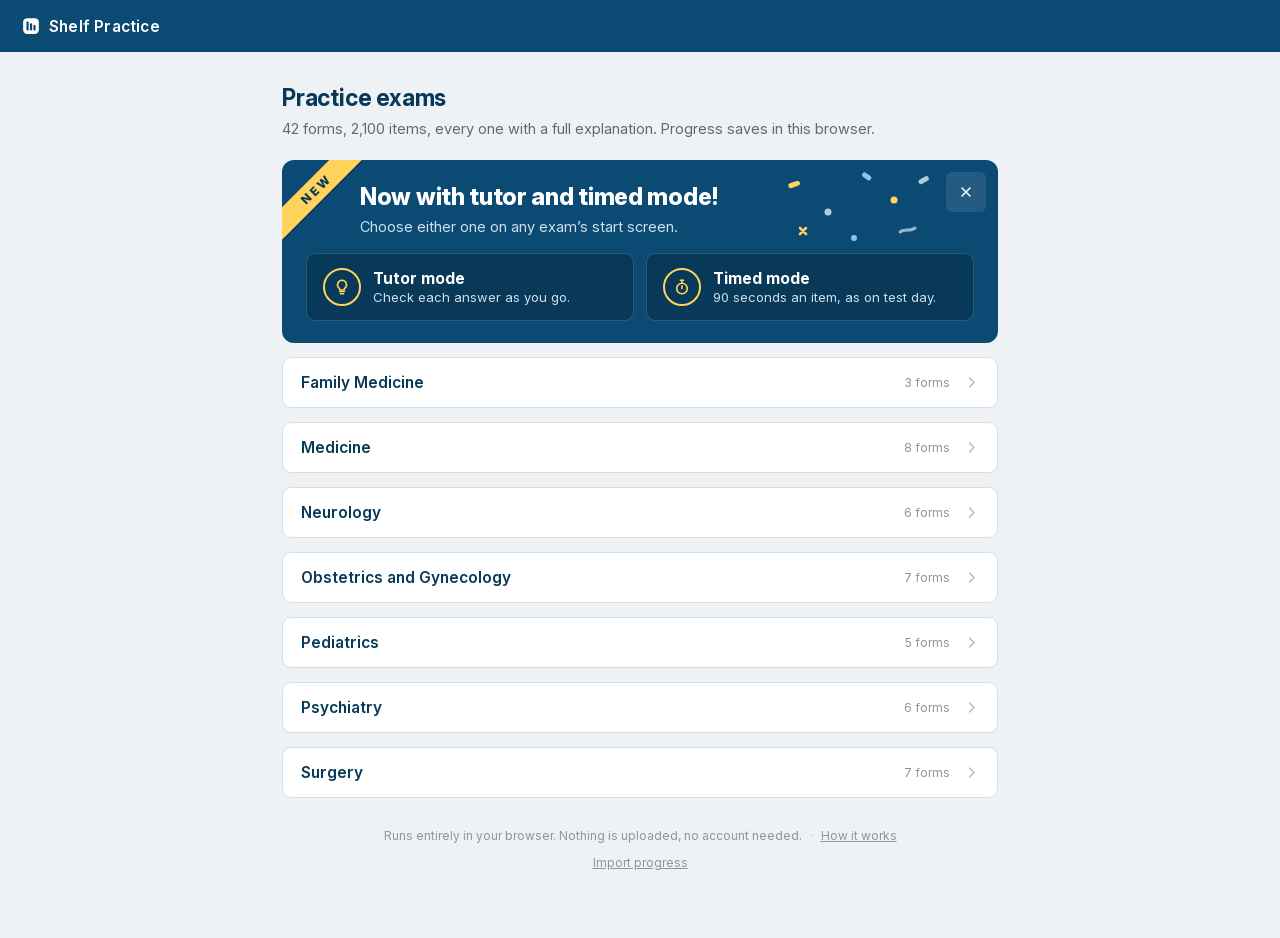
==== index.html @ 2501801a "Exam list notice: the navy card with a corner ribbon The what's-new notice is now the design picked " ====
<!DOCTYPE html>
<html lang="en">
<head>
<meta charset="UTF-8">
<meta name="viewport" content="width=device-width, initial-scale=1">
<!-- Passed between people who already know what this is, so it has no reason to
     be in anyone's search results. One line to delete if that ever changes. -->
<meta name="robots" content="noindex, nofollow">
<link rel="icon" href="data:image/svg+xml,%3Csvg xmlns='http://www.w3.org/2000/svg' viewBox='0 0 24 24'%3E%3Crect width='24' height='24' rx='6' fill='%230b4a73'/%3E%3Crect x='5.4' y='5.6' width='3.2' height='12.8' rx='1.3' fill='%23fff'/%3E%3Crect x='10.4' y='8.2' width='3.2' height='10.2' rx='1.3' fill='%23fff'/%3E%3Crect x='15.4' y='10.6' width='3.2' height='7.8' rx='1.3' fill='%23fff'/%3E%3C/svg%3E">
<title>Shelf Practice Exams</title>
<!-- the site font, asked for before the stylesheet that names it so the first
     paint is already in it rather than swapping a moment later -->
<link rel="preload" href="assets/fonts/InterVariable.woff2" as="font" type="font/woff2" crossorigin>
<link rel="stylesheet" href="assets/theme.css">
<link rel="stylesheet" href="assets/transfer.css">
<style>
  body{min-height:100vh;}

  /* The same navy chrome the exam page wears, so moving between the two does
     not feel like two different products. */
  header.topbar{
    background:var(--navy);
    height:52px;
    display:flex;align-items:center;
    padding:0 22px;
  }
  header.topbar :focus-visible{outline-color:#fff;}

  main{max-width:760px;margin:0 auto;padding:32px 22px 56px;}
  h1{margin:0 0 6px;font-size:var(--fs-xl);color:var(--navy-dark);letter-spacing:-.2px;}
  .lede{margin:0;color:var(--muted);font-size:var(--fs-base);line-height:1.55;}

  /* A flat list of every form made the page a scroll rather than a choice, so
     each subject is a panel that opens. The head is a row of the same family as
     the exam rows below it, and the panel is what carries the border. */
  .subject-block{
    background:#fff;
    border:1px solid var(--border);
    border-radius:var(--r-md);
    overflow:hidden;
    margin-top:14px;
  }
  .subject-h{margin:0;font-size:inherit;font-weight:inherit;}
  .subject-head{
    width:100%;
    display:flex;align-items:center;gap:14px;
    padding:15px 18px;
    font:inherit;text-align:left;color:inherit;
    background:none;border:0;cursor:pointer;
    transition:background .12s;
  }
  .subject-head:hover{background:var(--navy-tint);}
  .subject-name{
    flex:1 1 auto;min-width:0;
    overflow:hidden;text-overflow:ellipsis;white-space:nowrap;
    font-size:var(--fs-md);font-weight:600;color:var(--navy-dark);
  }
  .subject-meta{font-size:var(--fs-xs);color:var(--faint);white-space:nowrap;}
  .subject-chev{color:#b3c1cb;flex:none;transition:transform .15s, color .12s;}
  .subject-head:hover .subject-chev{color:var(--navy);}
  .subject-head[aria-expanded="true"] .subject-chev{
    transform:rotate(90deg);color:var(--navy);
  }
  .group{border-top:1px solid var(--divider);}
  a.row{
    display:flex;align-items:center;gap:16px;
    padding:15px 18px;
    text-decoration:none;color:inherit;
    transition:background .12s;
  }
  .row-wrap + .row-wrap{border-top:1px solid var(--divider);}

  /* An exam row is one link and, when there is progress, one Clear button,
     and a button cannot sit inside a link. So the link holds the name and its
     hit area is stretched over the whole row, and Clear sits above that, beside
     the status it would erase. Start, Resume and Review then always end the
     row at its right edge, under the subject chevrons, whether a row has a
     Clear or not. */
  .exam-row{
    position:relative;
    display:flex;align-items:center;gap:16px;
    padding:15px 18px;
    transition:background .12s;
  }
  .exam-row:hover{background:var(--navy-tint);}
  .exam-row .row-link{flex:1 1 auto;min-width:0;text-decoration:none;color:inherit;}
  .exam-row .row-link::after{content:"";position:absolute;inset:0;}
  .exam-row .row-link:focus-visible{outline:none;}
  .exam-row:has(.row-link:focus-visible){outline:2px solid var(--navy);outline-offset:-2px;}
  .exam-row:hover .row-go svg{color:var(--navy);transform:translateX(2px);}
  .exam-row .row-clear{position:relative;z-index:1;}

  /* Clearing an exam throws away answers, highlights and notes with no undo,
     so the control stays out of the way: it appears only on a row that has
     something to clear, reads as faint metadata until you reach for it, and
     asks before it does anything. */
  .row-clear{
    flex:none;
    margin:0 -4px 0 -8px;
    padding:6px 9px;
    border:0;border-radius:var(--r-xs);
    background:none;
    font-family:inherit;font-size:var(--fs-xs);
    color:var(--faint);
    cursor:pointer;
  }
  .row-clear:hover{background:var(--incorrect-bg);color:var(--incorrect);}
  .row-clear:focus-visible{outline:2px solid var(--navy);outline-offset:1px;}
  .row-main{flex:1 1 auto;min-width:0;}
  .row-form{font-weight:600;color:var(--navy);font-size:var(--fs-md);}
  .row-len{font-size:var(--fs-xs);color:var(--faint);margin-top:2px;}

  /* Status earns a line only when there is one — an untouched exam says
     nothing rather than repeating "Not started" down the whole list. */
  .row-state{font-size:var(--fs-sm);color:var(--muted);white-space:nowrap;}
  .row-state b{color:var(--text);font-weight:600;}
  /* The results screen prints the score in navy, not in the correct-green —
     a percentage is a number, not a verdict, and 42% set in the green that
     means "you got this right" reads as praise. The two screens now agree. */
  .row-state .pct{color:var(--navy-dark);font-weight:600;}

  .row-go{
    display:flex;align-items:center;gap:5px;
    font-size:var(--fs-sm);font-weight:600;color:var(--navy);
    white-space:nowrap;
  }
  .row-go svg{color:#b3c1cb;transition:color .12s, transform .12s;}
  a.row:hover{background:var(--navy-tint);}
  a.row:hover .row-go svg{color:var(--navy);transform:translateX(2px);}

  /* What is new. Everything else on this page is a white panel on grey, so
     the notice is the one navy card on it: a yellow ribbon across its corner,
     a scatter of confetti, and a tile for each mode with its icon in a yellow
     ring and its description held to one line, so the ring sits level with
     both lines beside it. It goes for good once dismissed, per browser. */
  .news{
    position:relative;overflow:hidden;
    margin-top:20px;padding:24px 24px 22px;
    background:var(--navy);color:#fff;
    border-radius:var(--r-lg);
    animation:news-in .4s ease-out both;
  }
  /* the hidden attribute has to win over the animation's display */
  .news[hidden]{display:none;}
  @keyframes news-in{
    from{opacity:0;transform:translateY(-6px);}
    to{opacity:1;transform:none;}
  }
  /* the ribbon is a band turned 45 degrees, clipped by the card's corner */
  .news-ribbon{
    position:absolute;left:-46px;top:18px;width:160px;padding:4px 0;
    background:#ffd35c;color:var(--navy-dark);
    text-align:center;
    font-size:var(--fs-xs);font-weight:800;letter-spacing:.14em;text-transform:uppercase;
    transform:rotate(-45deg);
    box-shadow:0 2px 0 rgba(0,0,0,.18);
  }
  /* only in the empty corner beside the close button, clear of the words */
  .news-confetti{position:absolute;right:60px;top:6px;width:160px;height:84px;pointer-events:none;}
  .news-top{position:relative;padding:0 44px 0 54px;}
  .news-head{margin:0;font-size:var(--fs-xl);font-weight:800;line-height:1.2;letter-spacing:-.3px;}
  .news-say{margin:6px 0 0;font-size:var(--fs-base);color:#cfe0ec;}
  .news-feats{
    position:relative;
    list-style:none;margin:18px 0 0;padding:0;
    display:grid;grid-template-columns:repeat(2,minmax(0,1fr));gap:12px;
  }
  .news-feats li{
    display:flex;align-items:center;gap:12px;min-width:0;
    padding:14px 16px;
    background:var(--navy-dark);
    border:1px solid rgba(255,255,255,.16);border-radius:var(--r-md);
  }
  .news-icon{
    flex:none;width:38px;height:38px;
    border:2px solid #ffd35c;border-radius:var(--r-pill);color:#ffd35c;
    display:flex;align-items:center;justify-content:center;
  }
  .news-feat{display:flex;flex-direction:column;gap:1px;min-width:0;}
  .news-feat b{font-size:var(--fs-md);font-weight:700;}
  .news-feat span{font-size:var(--fs-sm);color:#cfe0ec;white-space:nowrap;}
  .news-x{
    position:absolute;top:12px;right:12px;
    width:40px;height:40px;
    display:flex;align-items:center;justify-content:center;
    border:0;border-radius:var(--r-sm);
    background:rgba(255,255,255,.1);color:#fff;cursor:pointer;
    transition:background .12s;
  }
  .news-x:hover{background:rgba(255,255,255,.2);}
  .news-x:focus-visible{outline:2px solid #fff;outline-offset:-2px;}
  h1:focus{outline:none;}

  /* Coming back is the common visit, and the exam you were in the middle of
     is otherwise one click deep inside its subject. So whatever is under way
     sits above the list, newest first, as rows of the same family as the
     exam rows below it: a panel with a small heading, not a banner. */
  .resume-block{
    background:#fff;
    border:1px solid var(--border);
    border-left:4px solid var(--navy);
    border-radius:var(--r-md);
    overflow:hidden;
    margin-top:16px;
  }
  .resume-block[hidden]{display:none;}
  .resume-h{
    margin:0;padding:12px 18px 0;
    font-size:var(--fs-xs);font-weight:700;letter-spacing:.06em;text-transform:uppercase;
    color:var(--muted);
  }
  .resume-block a.row{padding:10px 18px 14px;}
  .resume-block a.row + a.row{border-top:1px solid var(--divider);padding-top:14px;}
  .row-when{color:var(--faint);}

  .foot{margin-top:30px;font-size:var(--fs-xs);color:var(--faint);text-align:center;}
  /* The tour lives here, along with the start screen's "Try a sample
     question": always reachable, never in the way of the list. */
  .foot a{color:var(--faint);text-decoration:underline;}
  .foot a:hover{color:var(--navy);}
  .foot .sep{margin:0 8px;opacity:.55;}
  /* Export and Import are buttons doing a link's job, so they are dressed as
     the link beside them rather than given a shape of their own. */
  .foot-link{
    font-family:inherit;font-size:inherit;
    background:none;border:0;padding:0;
    color:var(--faint);text-decoration:underline;cursor:pointer;
  }
  .foot-link:hover{color:var(--navy);}
  .foot-tools{margin-top:7px;}
  .foot-tools [hidden]{display:none;}
  .empty{
    background:#fff;border:1px solid var(--border);border-radius:var(--r-md);
    padding:20px;color:var(--muted);font-size:var(--fs-base);
  }
  .empty code{background:var(--bg);padding:1px 5px;border-radius:var(--r-xs);}

  /* Every motion on this page is decoration on a hover or a disclosure, so
     there is nothing to keep when someone has asked for less of it. */
  @media (prefers-reduced-motion:reduce){
    *{transition:none !important;}
    /* The open chevron keeps its quarter turn: with the transition gone it is
       a state indicator drawn in one position, not a movement. */
    a.row:hover .row-go svg,
    .exam-row:hover .row-go svg{transform:none;}
    /* the notice simply appears */
    .news{animation:none;}
  }

  /* as the window narrows the confetti goes first, before it can reach the
     words, and then the tiles stack, so each description keeps its one line */
  @media (max-width:860px){
    .news-confetti{display:none;}
  }
  @media (max-width:700px){
    .news-feats{grid-template-columns:1fr;}
  }
  @media (max-width:520px){
    main{padding:24px 14px 40px;}
    .news{padding:20px 16px 18px;}
    .news-top{padding-right:40px;}
    .news-feat span{white-space:normal;}
    .row-go span{display:none;}   /* the chevron carries it on a phone */
    /* A phone has no room for name, status and action side by side: the
       subject's counts and a form's status each drop to a second line under
       the name, rather than squeezing it to "Family Medi..." or "CMS Form / 4". */
    .subject-head{display:grid;grid-template-columns:1fr auto;column-gap:14px;row-gap:2px;}
    .subject-name{white-space:normal;}
    .subject-meta{grid-row:2;grid-column:1;white-space:normal;}
    .subject-chev{grid-row:1 / span 2;grid-column:2;}
    .exam-row{display:grid;grid-template-columns:1fr auto auto;column-gap:12px;row-gap:4px;}
    .exam-row .row-state{grid-row:2;grid-column:1;}
    .exam-row .row-clear{grid-row:1 / span 2;grid-column:2;margin:0;}
    .exam-row .row-go{grid-row:1 / span 2;grid-column:3;}
  }
</style>
</head>
<body>
  <header class="topbar">
    <a class="brand" href="index.html"><svg class="mark" viewBox="0 0 24 24" aria-hidden="true"><rect x="1.5" y="1.5" width="21" height="21" rx="5.5"/><rect class="mark-bar" x="6" y="6" width="2.9" height="12" rx="1.2"/><rect class="mark-bar" x="10.6" y="8.4" width="2.9" height="9.6" rx="1.2"/><rect class="mark-bar" x="15.2" y="10.6" width="2.9" height="7.4" rx="1.2"/></svg><span class="brand-name">Shelf Practice</span></a>
  </header>

  <main>
    <h1 id="pageHead" tabindex="-1">Practice exams</h1>
    <p class="lede" id="lede">Every item has a full explanation. Progress saves in this browser.</p>

    <!-- Shown until it is dismissed, then never again in this browser. -->
    <section class="news" id="newsBanner" aria-label="What is new" hidden>
      <span class="news-ribbon" aria-hidden="true">New</span>
      <svg class="news-confetti" viewBox="0 0 160 84" aria-hidden="true">
        <rect x="10" y="16" width="12" height="5" rx="2.5" fill="#ffd35c" transform="rotate(-20 16 18)"/>
        <circle cx="50" cy="46" r="3.5" fill="#fff" opacity=".7"/>
        <rect x="84" y="8" width="10" height="5" rx="2.5" fill="#8ec5e8" transform="rotate(35 89 10)"/>
        <circle cx="116" cy="34" r="3.5" fill="#ffd35c"/>
        <path d="M122 66c5-4 10 0 15-4" fill="none" stroke="#fff" stroke-width="3" stroke-linecap="round" opacity=".6"/>
        <rect x="140" y="12" width="11" height="5" rx="2.5" fill="#fff" opacity=".7" transform="rotate(-30 145 14)"/>
        <circle cx="76" cy="72" r="3" fill="#8ec5e8"/>
        <path d="M22 62l6 6M28 62l-6 6" stroke="#ffd35c" stroke-width="2.5" stroke-linecap="round"/>
      </svg>
      <div class="news-top">
        <p class="news-head">Now with tutor and timed mode!</p>
        <p class="news-say">Choose either one on any exam&rsquo;s start screen.</p>
      </div>
      <ul class="news-feats">
        <li><span class="news-icon" aria-hidden="true"><svg width="18" height="18" viewBox="0 0 24 24" fill="none" stroke="currentColor" stroke-width="2.2" stroke-linecap="round" stroke-linejoin="round"><path d="M9 18h6"/><path d="M10 21h4"/><path d="M12 3a6 6 0 0 0-3.8 10.6c.6.6.8 1.3.8 2.4h6c0-1.1.2-1.8.8-2.4A6 6 0 0 0 12 3Z"/></svg></span><span class="news-feat"><b>Tutor mode</b><span>Check each answer as you go.</span></span></li>
        <li><span class="news-icon" aria-hidden="true"><svg width="18" height="18" viewBox="0 0 24 24" fill="none" stroke="currentColor" stroke-width="2.2" stroke-linecap="round" stroke-linejoin="round"><circle cx="12" cy="14" r="7"/><path d="M12 14V10.5"/><path d="M10 3h4"/><path d="M12 3v4"/></svg></span><span class="news-feat"><b>Timed mode</b><span>90 seconds an item, as on test day.</span></span></li>
      </ul>
      <button type="button" class="news-x" id="newsDismiss" aria-label="Dismiss this notice"
              title="Dismiss"><svg width="16" height="16" viewBox="0 0 24 24" fill="none" stroke="currentColor"
              stroke-width="2.2" stroke-linecap="round" aria-hidden="true"><path d="M6 6l12 12M18 6 6 18"/></svg></button>
    </section>

    <section class="resume-block" id="resumeBlock" aria-labelledby="resumeHead" hidden>
      <h2 class="resume-h" id="resumeHead">Pick up where you left off</h2>
      <div id="resumeRows"></div>
    </section>

    <!-- Built from exams/manifest.js — add an exam there, not here. -->
    <div id="examList"></div>

    <p class="foot">Runs entirely in your browser. Nothing is uploaded, no account
      needed.<span class="sep">&middot;</span><a href="walkthrough.html">How it works</a></p>
    <!-- Saved progress lives in this browser and nowhere else, which is the
         point and also the catch: a second device knows nothing about it. These
         two carry it across. Export appears only when there is something to
         export. -->
    <p class="foot foot-tools"><span id="exportWrap" hidden><button type="button"
      class="foot-link" id="exportBtn">Export progress</button><span class="sep">&middot;</span></span><button
      type="button" class="foot-link" id="importBtn">Import progress</button></p>
  </main>

<script src="exams/manifest.js"></script>
<script src="assets/transfer.js"></script>
<script>
  const list  = document.getElementById('examList');
  const exams = window.EXAMS || [];

  if(!exams.length){
    list.innerHTML = '<p class="empty">No exams are registered in '
                   + '<code>exams/manifest.js</code> yet.</p>';
  }

  /* Saved progress lives under the same two keys the engine writes — see the
     note in exams/manifest.js — so a row can say where that exam stands, and
     Clear can forget it, without loading its data.js. */
  const stateKey   = e => e.storageKey || ('exam_state_' + e.id);
  const sessionKey = e => 'exam_session_' + e.id;

  function progressOf(e){
    let s = null;
    try{
      const raw = localStorage.getItem(stateKey(e));
      s = raw ? JSON.parse(raw) : null;
    }catch(err){}
    if(!s) return {kind:'new'};
    /* A tutor-mode score was earned with each answer shown as it went in, so
       it is named as one wherever it appears beside a score that was not. */
    const tutor = s.mode === 'tutor';
    const timed = s.timed === true;
    if(s.graded && s.score && s.score.total){
      return {kind:'done', correct:s.score.correct, total:s.score.total,
              pct: Math.round((s.score.correct / s.score.total) * 100), tutor:tutor, timed:timed};
    }
    const answered = Object.keys(s.answers || {}).length;
    if(answered || s.elapsedMs || s.runningSince)
      return {kind:'going', answered:answered, total:e.items || 0,
              savedAt: s.savedAt || 0, tutor:tutor, timed:timed};
    return {kind:'new'};
  }

  function chevron(cls){
    return '<svg class="' + cls + '" width="15" height="15" viewBox="0 0 24 24" '
         + 'fill="none" stroke="currentColor" stroke-width="2.4" stroke-linecap="round" '
         + 'stroke-linejoin="round" aria-hidden="true"><path d="M9 5l7 7-7 7"/></svg>';
  }
  const CHEV = chevron('');

  /* How a block was worked, where it was not the default: tutor mode, the
     real form's clock, or both. */
  function tags(p){
    return (p.tutor ? ' · tutor' : '') + (p.timed ? ' · timed' : '');
  }

  function row(e){
    const p = progressOf(e);
    let state = '', cta = 'Start';
    if(p.kind === 'done'){
      state = '<div class="row-state"><span class="pct">' + p.pct + '%</span> · '
            + p.correct + ' of ' + p.total + ' correct' + tags(p) + '</div>';
      cta = 'Review';
    }else if(p.kind === 'going'){
      state = '<div class="row-state"><b>' + p.answered + '</b> of ' + p.total
            + ' answered' + tags(p) + '</div>';
      cta = 'Resume';
    }

    const wrap = document.createElement('div');
    wrap.className = 'row-wrap exam-row';
    const a = document.createElement('a');
    a.className = 'row-link';
    a.href = 'exam.html?exam=' + encodeURIComponent(e.slug);
    a.innerHTML =
      '<div class="row-form">' + (e.label || e.title) + '</div>' +
      '<div class="row-len">' + (e.items ? e.items + ' questions' : 'Practice block') + '</div>';
    // the link's own text is only the form, so a reader gets the rest here
    const stateText = state.replace(/<[^>]+>/g, '');
    a.setAttribute('aria-label', [cta, e.title, e.label, stateText].filter(Boolean).join(', '));
    wrap.append(a);
    if(state) wrap.insertAdjacentHTML('beforeend', state);

    /* An exam you have never opened has nothing to clear, so it gets no
       button. Restarting from inside the exam wipes the answers but leaves the
       exam started; this is the way back to a clean slate. */
    if(p.kind !== 'new'){
      const clear = document.createElement('button');
      clear.type = 'button';
      clear.className = 'row-clear';
      clear.textContent = 'Clear';
      clear.title = 'Forget this exam and start it fresh';
      clear.setAttribute('aria-label',
        [('Clear saved progress for ' + e.title), e.label].filter(Boolean).join(' '));
      clear.addEventListener('click', () => {
        const what = p.kind === 'done'
          ? 'your score and answers'
          : 'your answers so far';
        if(!confirm('Clear ' + (e.label || e.title) + '?\n\n'
                  + 'This forgets ' + what + ', along with any highlights and '
                  + 'notes, and returns the exam to Start. It cannot be undone.')) return;
        forget(e);
        renderList();
      });
      wrap.append(clear);
    }
    wrap.insertAdjacentHTML('beforeend',
      '<div class="row-go" aria-hidden="true"><span>' + cta + '</span>' + CHEV + '</div>');
    return wrap;
  }

  /* Remove every trace of one exam: the saved state the row reads, and the
     per-tab flag that lets a reload skip the start screen. */
  function forget(e){
    try{ localStorage.removeItem(stateKey(e)); }catch(err){}
    try{ sessionStorage.removeItem(sessionKey(e)); }catch(err){}
  }

  /* Sibling forms of one exam share a title — every surgery form is called
     "Surgery Practice Exam" — so the page groups by subject and lets each row
     lead with what distinguishes it: the form label. Under a page called
     Practice exams, the heading only needs the subject. */
  /* The list reads in a fixed order rather than in whatever order the manifest
     happens to be written in. Subjects run alphabetically, since a subject is
     something you go looking for by name. Forms run newest first, since a
     higher form number is the more recent paper and the one most people want:
     the newest form of each subject is the first row under its head. The
     collator counts digits as numbers, so Form 10 sorts above Form 9 rather
     than beside Form 1. */
  const byName = new Intl.Collator(undefined, {numeric: true, sensitivity: 'base'});
  const collected = new Map();
  exams.forEach(e => {
    const subject = e.title.replace(/\s*practice exams?\s*$/i, '') || e.title;
    if(!collected.has(subject)) collected.set(subject, []);
    collected.get(subject).push(e);
  });
  const groups = new Map(
    Array.from(collected.entries())
      .sort((a, b) => byName.compare(a[0], b[0]))
      .map(([subject, members]) => [
        subject,
        members.slice().sort((a, b) => byName.compare(b.label || b.title, a.label || a.title))
      ])
  );

  /* Which subjects are open is remembered per browser, so the list you came
     back to is the one you left. Nothing is open on a first visit — the point
     of the panels is that the page opens as three choices rather than sixteen. */
  const OPEN_KEY = 'shelf_open_subjects';
  function readOpen(){
    try{ return new Set(JSON.parse(localStorage.getItem(OPEN_KEY)) || []); }
    catch(err){ return new Set(); }
  }
  function writeOpen(set){
    try{ localStorage.setItem(OPEN_KEY, JSON.stringify(Array.from(set))); }catch(err){}
  }

  /* The head says how much is inside, and — only when there is something to
     say — how much of it you have touched. */
  function summarize(members){
    let done = 0, going = 0;
    members.forEach(e => {
      const kind = progressOf(e).kind;
      if(kind === 'done') done++;
      else if(kind === 'going') going++;
    });
    const bits = [members.length + (members.length === 1 ? ' form' : ' forms')];
    if(going) bits.push(going + ' in progress');
    if(done) bits.push(done + ' scored');
    return bits.join(' · ');
  }

  /* Rebuilt from scratch after a row is cleared, so the row, its subject
     summary and the panel that holds it all agree again. Which panels are
     open is read back from storage, so nothing closes under you. */
  function renderList(){
    list.innerHTML = '';
    placeNews();
    placeTransfer();
    placeResume();
    const open = readOpen();

    groups.forEach((members, subject) => {
      const box = document.createElement('div');
      box.className = 'group';
      box.id = 'subject-' + subject.toLowerCase().replace(/[^a-z0-9]+/g, '-');
      members.forEach(e => box.append(row(e)));

      const head = document.createElement('button');
      head.type = 'button';
      head.className = 'subject-head';
      head.setAttribute('aria-controls', box.id);
      const name = document.createElement('span');
      name.className = 'subject-name';
      name.textContent = subject;
      const meta = document.createElement('span');
      meta.className = 'subject-meta';
      meta.textContent = summarize(members);
      head.append(name, meta);
      head.insertAdjacentHTML('beforeend', chevron('subject-chev'));

      function setOpen(isOpen){
        head.setAttribute('aria-expanded', isOpen ? 'true' : 'false');
        box.hidden = !isOpen;
      }
      setOpen(open.has(subject));

      head.addEventListener('click', () => {
        const next = head.getAttribute('aria-expanded') !== 'true';
        setOpen(next);
        if(next) open.add(subject); else open.delete(subject);
        writeOpen(open);
      });

      /* A screen reader gets seven subjects to jump between rather than one
         undifferentiated run of buttons. The h2 carries no styling of its
         own — the button inside it is still what is drawn. */
      const heading = document.createElement('h2');
      heading.className = 'subject-h';
      heading.append(head);

      const block = document.createElement('section');
      block.className = 'subject-block';
      block.setAttribute('aria-label', subject);
      block.append(heading, box);
      list.append(block);
    });
  }
  /* What there is comes before how it behaves, and it is counted from the
     manifest rather than typed into the page, so adding a form updates the
     sentence instead of quietly falsifying it. */
  function describeShelf(){
    if(!exams.length) return;
    const items = exams.reduce((n, e) => n + (e.items || 0), 0);
    const forms = exams.length + (exams.length === 1 ? ' form' : ' forms');
    document.getElementById('lede').textContent =
      items
        ? forms.charAt(0).toUpperCase() + forms.slice(1) + ', '
          + items.toLocaleString() + ' items, every one with a full explanation. '
          + 'Progress saves in this browser.'
        : 'Every item has a full explanation. Progress saves in this browser.';
  }

  /* "Today", "yesterday", or the date: when you last worked on it, which is
     what tells two half-done forms apart. Records saved before the engine
     stamped them have no date, and say nothing rather than guess. */
  function when(ms){
    if(!ms) return '';
    const d = new Date(ms), now = new Date();
    const day = x => new Date(x.getFullYear(), x.getMonth(), x.getDate()).getTime();
    const diff = Math.round((day(now) - day(d)) / 86400000);
    if(diff <= 0) return 'today';
    if(diff === 1) return 'yesterday';
    return d.toLocaleDateString(undefined, {month:'short', day:'numeric'});
  }

  function placeResume(){
    const going = exams
      .map(e => ({e, p: progressOf(e)}))
      .filter(x => x.p.kind === 'going')
      .sort((a, b) => b.p.savedAt - a.p.savedAt)
      .slice(0, 3);
    const block = document.getElementById('resumeBlock');
    const rows = document.getElementById('resumeRows');
    rows.innerHTML = '';
    block.hidden = !going.length;
    going.forEach(({e, p}) => {
      const subject = e.title.replace(/\s*practice exams?\s*$/i, '') || e.title;
      const a = document.createElement('a');
      a.className = 'row';
      a.href = 'exam.html?exam=' + encodeURIComponent(e.slug);
      const last = when(p.savedAt);
      a.innerHTML =
        '<div class="row-main">' +
          '<div class="row-form">' + subject + (e.label ? ' · ' + e.label : '') + '</div>' +
          '<div class="row-len"><b>' + p.answered + '</b> of ' + p.total + ' answered' +
            (last ? '<span class="row-when"> · ' + last + '</span>' : '') + '</div>' +
        '</div>' +
        '<div class="row-go"><span>Resume</span>' + CHEV + '</div>';
      rows.append(a);
    });
  }

  /* The notice of what is new. Dismissing it is remembered under its own key,
     a preference like the open subjects, so it outlives any exam's progress
     and is not carried by Export. A browser that will not store it simply
     shows the notice again next time. The key names this notice, so a later
     one can take a new key and show to everyone again. */
  const NEWS_KEY = 'shelf_news_dismissed_modes';
  function placeNews(){
    let gone = false;
    try{ gone = localStorage.getItem(NEWS_KEY) === '1'; }catch(err){}
    document.getElementById('newsBanner').hidden = gone;
  }
  document.getElementById('newsDismiss').addEventListener('click', () => {
    try{ localStorage.setItem(NEWS_KEY, '1'); }catch(err){}
    document.getElementById('newsBanner').hidden = true;
    // the button is gone, so focus goes to the heading just above where it was
    document.getElementById('pageHead').focus();
  });

  /* ---------- carrying progress to another browser ---------- */

  /* The file is meant to survive being looked at: it opens with what is in it,
     in the words the list uses, and the block a machine reads comes after. */
  function exportText(started){
    const stamp = new Date();
    const lines = ['ShelfPractice saved progress',
                   'Exported ' + stamp.toISOString().slice(0, 10), ''];
    started.forEach(e => {
      const p = progressOf(e);
      const where = p.kind === 'done'
        ? 'scored ' + p.pct + '%, ' + p.correct + ' of ' + p.total + ' correct'
        : p.answered + ' of ' + (e.items || '?') + ' answered';
      const mode = (p.tutor ? ', tutor mode' : '') + (p.timed ? ', timed' : '');
      lines.push('  ' + (e.title + (e.label ? ' ' + e.label : '')) + ' - ' + where + mode);
    });
    lines.push('', 'To load this into another browser, open the exam list there and',
                   'choose Import progress at the foot of the page.');
    return lines.join('\n') + SHELF_TRANSFER.wrap(SHELF_TRANSFER.payload(started));
  }

  function startedExams(){
    return exams.filter(e => progressOf(e).kind !== 'new');
  }

  function placeTransfer(){
    document.getElementById('exportWrap').hidden = !startedExams().length;
  }

  document.getElementById('exportBtn').addEventListener('click', () => {
    const started = startedExams();
    if(!started.length) return;
    SHELF_TRANSFER.download(
      'shelfpractice-progress-' + new Date().toISOString().slice(0, 10) + '.txt',
      exportText(started));
  });

  document.getElementById('importBtn').addEventListener('click', () => {
    SHELF_TRANSFER.pick((text, name) => {
      SHELF_TRANSFER.importFrom(text == null ? '' : text, exams, () => renderList(), name);
    });
  });

  /* Another tab of this site can change what is saved — most obviously by
     importing into it — and the storage event fires only in the tabs that did
     not do the writing, which is exactly the set that is now out of date. */
  window.addEventListener('storage', () => renderList());

  if(exams.length){
    describeShelf();
    renderList();
  }
</script>
</body>
</html>
---- assets/theme.css ----
/* Shared design tokens.
 *
 * Both the landing page and the exam page load this first, so the two screens
 * agree on colour, corner radius, type size and elevation instead of each
 * inventing its own. Page-specific rules live in index.html and exam.css and
 * are expected to reach for these variables rather than raw values.
 *
 * The scales are deliberately short — four radii, seven type sizes. When a new
 * piece of UI needs a value, it takes the nearest step rather than adding one.
 */

/* One typeface on every machine. A system stack drew the site in Segoe UI on
   Windows and Arial nearly everywhere else, which changed line lengths, the
   width of the choices and the look of the numbers from one laptop to the
   next. Inter ships with the site instead, so nothing is fetched from anyone
   else and it works offline from a saved copy.

   The file is Inter 4.1's variable font (every weight in one file, with its
   optical-size axis) cut down to the characters these exams use: Latin with
   accents, Greek for alpha and beta, superscripts and subscripts for Ca²⁺ and
   CO₂, arrows, and the maths signs ≤ ≥ ≈ −. A character outside that set
   falls through to the system font rather than showing a box. The licence
   travels beside it, as the OFL asks. */
@font-face{
  font-family:"Inter";
  src:url("fonts/InterVariable.woff2") format("woff2");
  font-weight:100 900;
  font-style:normal;
  font-display:swap;
}

:root{
  /* --- brand and surface --- */
  --navy:#0b4a73;          /* chrome, links, primary buttons */
  --navy-dark:#083958;     /* headings, gradient foot */
  --navy-tint:#f6f9fb;     /* hover wash on white rows */
  --bg:#eef2f5;            /* page behind the panels */
  --panel:#ffffff;

  /* --- text --- */
  --text:#1c2b36;
  --muted:#5b6b76;         /* secondary prose */
  --faint:#8a97a1;         /* metadata, captions, disabled */

  /* --- lines --- */
  --border:#d5dee5;        /* box edges */
  --divider:#e8eef2;       /* rules inside a box */

  /* --- state --- */
  --correct:#2f8f5b;
  --correct-bg:#e5f4ec;
  --incorrect:#c0392b;
  --incorrect-bg:#fbe9e7;
  --answered:#2f8f5b;
  --unanswered:#8a97a1;
  /* A distinct hue, not the incorrect red: "marked" and "incorrect" can be
     true of the same item, so they must never read as the same signal.
     Violet also stays separable from the red/green pair for the common
     forms of colour blindness. */
  --marked:#6b3fa0;

  /* The results table tints a whole row, where the grid tints one small cell.
     At that area the cell tints read as heavy and swallow the violet marked
     stripe sitting on top of them, so the rows take a lighter step of the
     same two hues and leave --correct-bg / --incorrect-bg to the grid. */
  --correct-row:#eff9f3;
  --incorrect-row:#fdf2f0;

  /* An item that ran long against the rest of the block: not a mistake, so
     not the incorrect red — a caution amber that reads as "look at this". */
  --slow:#a8762a;

  /* --- radius --- */
  --r-xs:4px;              /* bars, kbd caps, tiny chips */
  --r-sm:6px;              /* buttons, inputs */
  --r-md:9px;              /* panels, cards, grouped lists */
  --r-lg:12px;             /* overlays and modals */
  --r-pill:999px;

  /* --- type --- */
  /* Inter first; the rest only paint until it arrives, or for a character it
     does not carry */
  --font:"Inter","Segoe UI",system-ui,-apple-system,Roboto,Arial,sans-serif;
  --fs-xs:12px;            /* captions, toolbar labels */
  --fs-sm:13px;            /* dense UI text */
  --fs-base:14.5px;        /* body and question text */
  --fs-md:15.5px;          /* row titles, emphasised UI */
  --fs-lg:20px;            /* section headings */
  --fs-xl:23px;            /* page headings */
  --fs-display:30px;       /* the exam's name on its start screen, the one
                              place a heading has to hold the page on its own */

  /* --- elevation --- */
  --shadow-md:0 3px 14px rgba(11,74,115,.12);

  /* The incorrect share of a score bar. Beside the correct green the full
     incorrect red is nearly the same lightness, so the two only differed in
     hue; this lighter step keeps the bar readable without colour vision. */
  --incorrect-soft:#e08a7e;
}

*{box-sizing:border-box;}
body{
  margin:0;
  font-family:var(--font);
  background:var(--bg);
  color:var(--text);
}
:focus-visible{outline:2px solid var(--navy);outline-offset:2px;}

/* --- the chrome both pages wear --- */
.brand{
  display:inline-flex;align-items:center;gap:9px;
  color:#fff;text-decoration:none;
  font-weight:600;font-size:var(--fs-md);letter-spacing:.2px;
}
a.brand:hover{color:#fff;}
a.brand:hover .brand-name{text-decoration:underline;}
/* The mark is a solid tile with the bars knocked out of it in the bar colour:
   at 18px here — and at 16px in a browser tab — a line drawing silts up, so
   the weight sits in the tile and the detail comes from the gaps. */
.brand .mark{width:18px;height:18px;flex:none;fill:currentColor;}
.brand .mark-bar{fill:var(--navy);}

/* --- buttons --- */
.btn{
  font-family:inherit;
  font-size:var(--fs-sm);font-weight:600;
  padding:9px 16px;
  border-radius:var(--r-sm);
  border:1px solid var(--navy);
  background:var(--navy);color:#fff;
  cursor:pointer;
  transition:background .12s, border-color .12s, color .12s;
}
.btn:hover{background:var(--navy-dark);border-color:var(--navy-dark);}
.btn.secondary{background:#fff;color:var(--navy);}
.btn.secondary:hover{background:var(--navy-tint);}
.btn:disabled{background:#eef2f5;border-color:var(--border);color:var(--faint);cursor:default;}

.text-link{
  font-family:inherit;font-size:inherit;
  background:none;border:none;padding:0;
  color:var(--navy);text-decoration:underline;cursor:pointer;
}

/* --- small shared pieces --- */
/* Text for a screen reader that would be noise on screen: a column whose
   meaning is carried by its cells, an icon-only control's name. */
.sr-only{
  position:absolute;width:1px;height:1px;padding:0;margin:-1px;
  overflow:hidden;clip:rect(0 0 0 0);white-space:nowrap;border:0;
}
kbd{
  font-family:inherit;font-size:var(--fs-xs);
  padding:2px 6px;border-radius:var(--r-xs);
  border:1px solid var(--border);border-bottom-width:2px;
  background:#fff;color:var(--muted);
}
---- assets/transfer.css ----
/* The import dialog.
 *
 * Loaded by both pages, because both of them can import. Colour, radius and
 * type come from assets/theme.css; this file only describes the dialog, which
 * neither page would otherwise know how to draw.
 *
 * It exists because importing used three native confirm boxes in a row to ask
 * a question they could not really ask: a confirm is yes or no to the whole
 * file, and the thing a person actually wants is to take the surgery form back
 * without losing the medicine one.
 */
.tr-overlay{
  position:fixed;inset:0;
  background:rgba(10,20,28,.55);
  display:none;align-items:center;justify-content:center;
  z-index:300;padding:20px;
}
.tr-overlay.show{display:flex;}
.tr-modal{
  background:#fff;color:var(--text);
  border-radius:var(--r-lg);
  width:100%;max-width:560px;max-height:86vh;
  display:flex;flex-direction:column;
  box-shadow:0 12px 40px rgba(0,0,0,.35);
}
.tr-head{
  padding:20px 24px 14px;
  border-bottom:1px solid var(--divider);
}
.tr-head h2{margin:0;font-size:var(--fs-lg);color:var(--navy-dark);}
.tr-from{
  margin:4px 0 0;font-size:var(--fs-xs);color:var(--faint);
  overflow:hidden;text-overflow:ellipsis;white-space:nowrap;
}
.tr-body{padding:16px 24px;overflow-y:auto;}
.tr-say{margin:0 0 14px;font-size:var(--fs-base);line-height:1.6;color:var(--text);}
.tr-say:last-child{margin-bottom:0;}
.tr-say b{color:var(--navy-dark);}

/* One row per exam in the file, each saying what taking it would do. The row
   is the label, so the whole of it is a target rather than the box alone. */
.tr-list{list-style:none;margin:0 0 4px;padding:0;}
.tr-row{
  display:flex;gap:11px;align-items:flex-start;
  padding:11px 12px;
  border:1px solid var(--border);border-radius:var(--r-sm);
  margin-bottom:8px;
  cursor:pointer;
}
.tr-row:hover{background:var(--navy-tint);}
.tr-row input{margin:2px 0 0;width:16px;height:16px;flex:none;accent-color:var(--navy);}
.tr-name{display:block;font-size:var(--fs-md);font-weight:600;color:var(--navy-dark);}
.tr-what{display:block;font-size:var(--fs-sm);color:var(--muted);margin-top:2px;line-height:1.5;}
/* Replacing work you already have is the one outcome worth colouring, and it
   is why those rows start unticked. */
.tr-row.is-over .tr-what b{color:var(--incorrect);font-weight:600;}

.tr-skip{
  margin:14px 0 0;padding-top:12px;
  border-top:1px solid var(--divider);
  font-size:var(--fs-sm);color:var(--muted);line-height:1.55;
}
.tr-skip b{display:block;color:var(--text);font-size:var(--fs-xs);
  letter-spacing:.05em;text-transform:uppercase;margin-bottom:4px;}

.tr-foot{
  display:flex;align-items:center;gap:10px;flex-wrap:wrap;
  padding:14px 24px 18px;
  border-top:1px solid var(--divider);
}
.tr-foot .tr-note{
  flex:1 1 auto;min-width:0;
  font-size:var(--fs-xs);color:var(--faint);line-height:1.45;
}
.tr-done{color:var(--correct);font-weight:600;font-size:var(--fs-sm);}

@media (max-width:520px){
  .tr-head{padding:16px 16px 12px;}
  .tr-body{padding:14px 16px;}
  .tr-foot{padding:12px 16px 16px;}
  .tr-foot .tr-note{flex-basis:100%;order:3;}
}
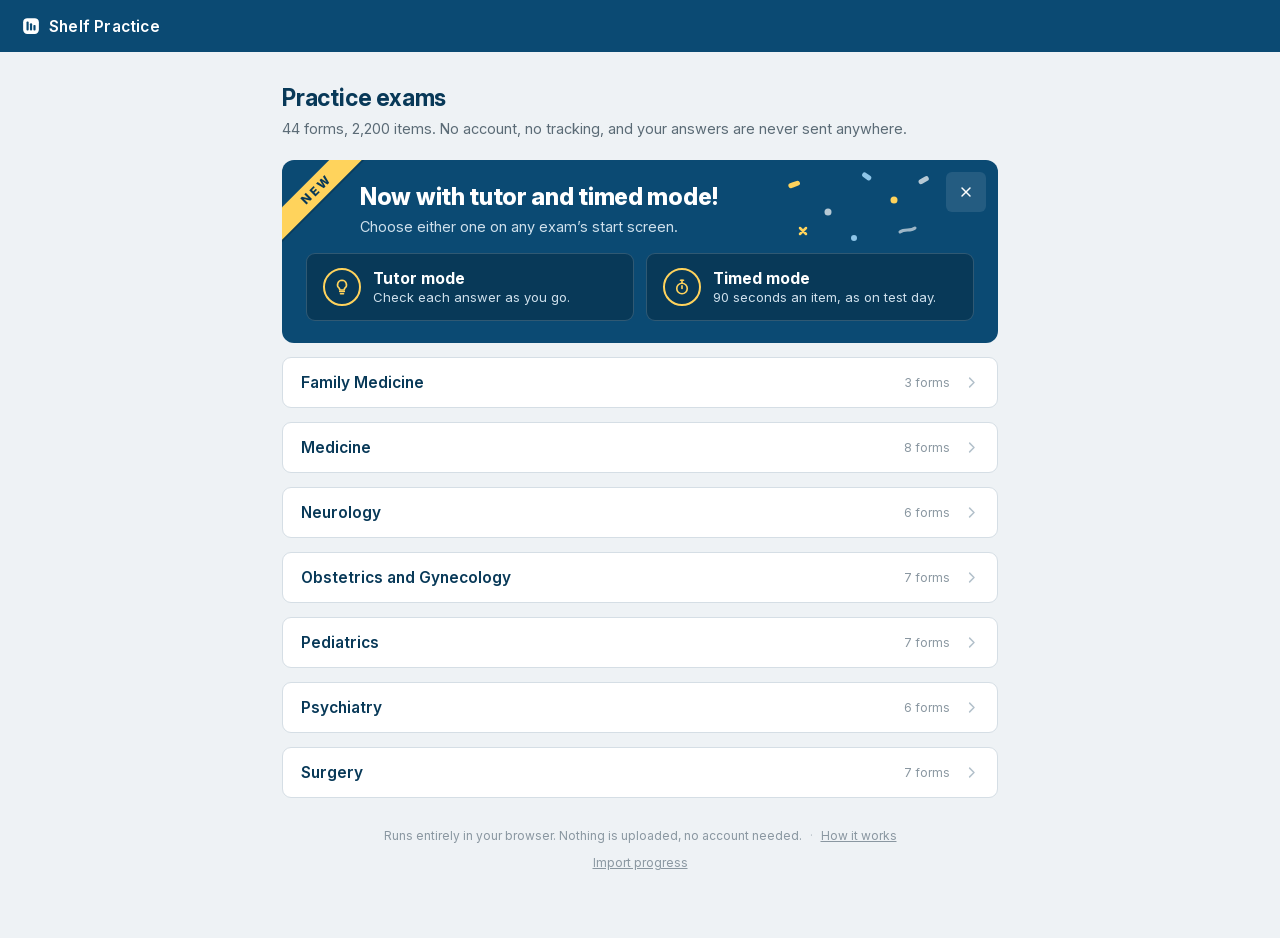
==== commit 48cfe1ea: "Say what the site does not collect, where it said where progress saves The landing lede read "N form" ====
--- a/index.html
+++ b/index.html
@@ -62,20 +62,14 @@
     transform:rotate(90deg);color:var(--navy);
   }
   .group{border-top:1px solid var(--divider);}
-  a.row{
-    display:flex;align-items:center;gap:16px;
-    padding:15px 18px;
-    text-decoration:none;color:inherit;
-    transition:background .12s;
-  }
   .row-wrap + .row-wrap{border-top:1px solid var(--divider);}
 
-  /* An exam row is one link and, when there is progress, one Clear button,
+  /* An exam row is one link and, when there is progress, one Reset button,
      and a button cannot sit inside a link. So the link holds the name and its
-     hit area is stretched over the whole row, and Clear sits above that, beside
+     hit area is stretched over the whole row, and Reset sits above that, beside
      the status it would erase. Start, Resume and Review then always end the
      row at its right edge, under the subject chevrons, whether a row has a
-     Clear or not. */
+     Reset or not. */
   .exam-row{
     position:relative;
     display:flex;align-items:center;gap:16px;
@@ -90,7 +84,7 @@
   .exam-row:hover .row-go svg{color:var(--navy);transform:translateX(2px);}
   .exam-row .row-clear{position:relative;z-index:1;}
 
-  /* Clearing an exam throws away answers, highlights and notes with no undo,
+  /* Resetting an exam throws away answers, highlights and notes with no undo,
      so the control stays out of the way: it appears only on a row that has
      something to clear, reads as faint metadata until you reach for it, and
      asks before it does anything. */
@@ -125,8 +119,6 @@
     white-space:nowrap;
   }
   .row-go svg{color:#b3c1cb;transition:color .12s, transform .12s;}
-  a.row:hover{background:var(--navy-tint);}
-  a.row:hover .row-go svg{color:var(--navy);transform:translateX(2px);}
 
   /* What is new. Everything else on this page is a white panel on grey, so
      the notice is the one navy card on it: a yellow ribbon across its corner,
@@ -192,30 +184,45 @@
   h1:focus{outline:none;}
 
   /* Coming back is the common visit, and the exam you were in the middle of
-     is otherwise one click deep inside its subject. So whatever is under way
-     sits above the list, newest first, as rows of the same family as the
-     exam rows below it: a panel with a small heading, not a banner. */
+     is otherwise one click deep inside its subject. So the one you worked on
+     last sits above the list, alone: older forms left half done stay in their
+     subjects rather than piling up here. It is an open panel of the same make
+     as a subject's, a head row and then the very row the subjects use, built
+     by the same code, with the subject added to its name and when it was last
+     worked under it. */
   .resume-block{
     background:#fff;
     border:1px solid var(--border);
-    border-left:4px solid var(--navy);
     border-radius:var(--r-md);
     overflow:hidden;
     margin-top:16px;
   }
   .resume-block[hidden]{display:none;}
+  .resume-head{
+    display:flex;align-items:center;gap:14px;
+    padding:9px 12px 9px 18px;
+    border-bottom:1px solid var(--divider);
+  }
   .resume-h{
-    margin:0;padding:12px 18px 0;
-    font-size:var(--fs-xs);font-weight:700;letter-spacing:.06em;text-transform:uppercase;
-    color:var(--muted);
-  }
-  .resume-block a.row{padding:10px 18px 14px;}
-  .resume-block a.row + a.row{border-top:1px solid var(--divider);padding-top:14px;}
-  .row-when{color:var(--faint);}
+    flex:1 1 auto;min-width:0;margin:0;
+    font-size:var(--fs-md);font-weight:600;color:var(--navy-dark);
+  }
+  /* Hides the panel, not the progress: the form stays in its subject, and
+     the panel comes back the next time any form is worked on. So it is a
+     quiet close, not a destructive button; Reset lives in the subjects. */
+  .resume-x{
+    flex:none;width:32px;height:32px;
+    display:flex;align-items:center;justify-content:center;
+    border:0;border-radius:var(--r-sm);
+    background:none;color:var(--faint);cursor:pointer;
+    transition:background .12s, color .12s;
+  }
+  .resume-x:hover{background:var(--navy-tint);color:var(--navy);}
+  .resume-x:focus-visible{outline:2px solid var(--navy);outline-offset:1px;}
 
   .foot{margin-top:30px;font-size:var(--fs-xs);color:var(--faint);text-align:center;}
-  /* The tour lives here, along with the start screen's "Try a sample
-     question": always reachable, never in the way of the list. */
+  /* The tour lives here, and only here: always reachable, never in the way
+     of the list. */
   .foot a{color:var(--faint);text-decoration:underline;}
   .foot a:hover{color:var(--navy);}
   .foot .sep{margin:0 8px;opacity:.55;}
@@ -241,7 +248,6 @@
     *{transition:none !important;}
     /* The open chevron keeps its quarter turn: with the transition gone it is
        a state indicator drawn in one position, not a movement. */
-    a.row:hover .row-go svg,
     .exam-row:hover .row-go svg{transform:none;}
     /* the notice simply appears */
     .news{animation:none;}
@@ -282,7 +288,7 @@
 
   <main>
     <h1 id="pageHead" tabindex="-1">Practice exams</h1>
-    <p class="lede" id="lede">Every item has a full explanation. Progress saves in this browser.</p>
+    <p class="lede" id="lede">No account, no tracking, and your answers are never sent anywhere.</p>
 
     <!-- Shown until it is dismissed, then never again in this browser. -->
     <section class="news" id="newsBanner" aria-label="What is new" hidden>
@@ -311,7 +317,14 @@
     </section>
 
     <section class="resume-block" id="resumeBlock" aria-labelledby="resumeHead" hidden>
-      <h2 class="resume-h" id="resumeHead">Pick up where you left off</h2>
+      <div class="resume-head">
+        <h2 class="resume-h" id="resumeHead">Pick up where you left off</h2>
+        <button type="button" class="resume-x" id="resumeDismiss"
+                aria-label="Hide this. Your progress stays in its subject."
+                title="Hide this. Your progress stays in its subject."><svg width="14" height="14"
+                viewBox="0 0 24 24" fill="none" stroke="currentColor" stroke-width="2.4"
+                stroke-linecap="round" aria-hidden="true"><path d="M6 6l12 12M18 6 6 18"/></svg></button>
+      </div>
       <div id="resumeRows"></div>
     </section>
 
@@ -342,9 +355,10 @@
 
   /* Saved progress lives under the same two keys the engine writes — see the
      note in exams/manifest.js — so a row can say where that exam stands, and
-     Clear can forget it, without loading its data.js. */
+     Reset can forget it, without loading its data.js. */
   const stateKey   = e => e.storageKey || ('exam_state_' + e.id);
   const sessionKey = e => 'exam_session_' + e.id;
+  const subjectOf  = e => e.title.replace(/\s*practice exams?\s*$/i, '') || e.title;
 
   function progressOf(e){
     let s = null;
@@ -359,7 +373,8 @@
     const timed = s.timed === true;
     if(s.graded && s.score && s.score.total){
       return {kind:'done', correct:s.score.correct, total:s.score.total,
-              pct: Math.round((s.score.correct / s.score.total) * 100), tutor:tutor, timed:timed};
+              pct: Math.round((s.score.correct / s.score.total) * 100), tutor:tutor, timed:timed,
+              savedAt: s.savedAt || 0};
     }
     const answered = Object.keys(s.answers || {}).length;
     if(answered || s.elapsedMs || s.runningSince)
@@ -381,7 +396,11 @@
     return (p.tutor ? ' · tutor' : '') + (p.timed ? ' · timed' : '');
   }
 
-  function row(e){
+  /* One exam's row. The resume panel asks for the same row with the subject
+     in its name, since it mixes subjects, and when it was last worked in
+     place of the question count. */
+  function row(e, opts){
+    const resume = !!(opts && opts.resume);
     const p = progressOf(e);
     let state = '', cta = 'Start';
     if(p.kind === 'done'){
@@ -389,8 +408,10 @@
             + p.correct + ' of ' + p.total + ' correct' + tags(p) + '</div>';
       cta = 'Review';
     }else if(p.kind === 'going'){
-      state = '<div class="row-state"><b>' + p.answered + '</b> of ' + p.total
-            + ' answered' + tags(p) + '</div>';
+      // begun, but nothing answered yet: "0 of 50 answered" reads as a fault
+      state = '<div class="row-state">'
+            + (p.answered ? '<b>' + p.answered + '</b> of ' + p.total + ' answered' : 'Started')
+            + tags(p) + '</div>';
       cta = 'Resume';
     }
 
@@ -399,9 +420,12 @@
     const a = document.createElement('a');
     a.className = 'row-link';
     a.href = 'exam.html?exam=' + encodeURIComponent(e.slug);
+    const name = resume ? subjectOf(e) + (e.label ? ' · ' + e.label : '') : (e.label || e.title);
+    const last = resume ? when(p.savedAt) : '';
     a.innerHTML =
-      '<div class="row-form">' + (e.label || e.title) + '</div>' +
-      '<div class="row-len">' + (e.items ? e.items + ' questions' : 'Practice block') + '</div>';
+      '<div class="row-form">' + name + '</div>' +
+      '<div class="row-len">' + (last ? 'Last worked on ' + last
+        : (e.items ? e.items + ' questions' : 'Practice block')) + '</div>';
     // the link's own text is only the form, so a reader gets the rest here
     const stateText = state.replace(/<[^>]+>/g, '');
     a.setAttribute('aria-label', [cta, e.title, e.label, stateText].filter(Boolean).join(', '));
@@ -411,21 +435,25 @@
     /* An exam you have never opened has nothing to clear, so it gets no
        button. Restarting from inside the exam wipes the answers but leaves the
        exam started; this is the way back to a clean slate. */
-    if(p.kind !== 'new'){
+    if(p.kind !== 'new' && !resume){
       const clear = document.createElement('button');
       clear.type = 'button';
       clear.className = 'row-clear';
-      clear.textContent = 'Clear';
-      clear.title = 'Forget this exam and start it fresh';
-      clear.setAttribute('aria-label',
-        [('Clear saved progress for ' + e.title), e.label].filter(Boolean).join(' '));
+      /* "Clear" left open what it cleared, and on the resume panel it read
+         as clearing the row from the panel. "Reset" is the question banks'
+         word for erasing progress, and the question names the form in full,
+         since every subject has a Form 4. */
+      const full = subjectOf(e) + (e.label ? ' ' + e.label : '');
+      clear.textContent = 'Reset';
+      clear.title = 'Erase your progress on this form and start it fresh';
+      clear.setAttribute('aria-label', 'Reset ' + full + ', erasing its progress');
       clear.addEventListener('click', () => {
         const what = p.kind === 'done'
-          ? 'your score and answers'
-          : 'your answers so far';
-        if(!confirm('Clear ' + (e.label || e.title) + '?\n\n'
-                  + 'This forgets ' + what + ', along with any highlights and '
-                  + 'notes, and returns the exam to Start. It cannot be undone.')) return;
+          ? 'your score, your answers'
+          : 'your answers';
+        if(!confirm('Reset ' + full + '?\n\n'
+                  + 'This erases ' + what + ', notes and highlights, and puts the '
+                  + 'form back to Start. It cannot be undone.')) return;
         forget(e);
         renderList();
       });
@@ -457,7 +485,7 @@
   const byName = new Intl.Collator(undefined, {numeric: true, sensitivity: 'base'});
   const collected = new Map();
   exams.forEach(e => {
-    const subject = e.title.replace(/\s*practice exams?\s*$/i, '') || e.title;
+    const subject = subjectOf(e);
     if(!collected.has(subject)) collected.set(subject, []);
     collected.get(subject).push(e);
   });
@@ -558,14 +586,14 @@
      sentence instead of quietly falsifying it. */
   function describeShelf(){
     if(!exams.length) return;
+    const PRIVACY = 'No account, no tracking, and your answers are never sent anywhere.';
     const items = exams.reduce((n, e) => n + (e.items || 0), 0);
     const forms = exams.length + (exams.length === 1 ? ' form' : ' forms');
     document.getElementById('lede').textContent =
       items
         ? forms.charAt(0).toUpperCase() + forms.slice(1) + ', '
-          + items.toLocaleString() + ' items, every one with a full explanation. '
-          + 'Progress saves in this browser.'
-        : 'Every item has a full explanation. Progress saves in this browser.';
+          + items.toLocaleString() + ' items. ' + PRIVACY
+        : PRIVACY;
   }
 
   /* "Today", "yesterday", or the date: when you last worked on it, which is
@@ -581,33 +609,45 @@
     return d.toLocaleDateString(undefined, {month:'short', day:'numeric'});
   }
 
+  /* The form worked on last, if it is still under way and has not been
+     hidden since. "Last" means across every form, finished ones included: if
+     the last thing you did was finish a form, there is nothing to pick up,
+     and an older half-done one does not step in. Hiding it is remembered
+     against when it was last saved, so the next time any form is worked on,
+     the panel is back with that one. */
+  const RESUME_KEY = 'shelf_resume_hidden';
+  function readHidden(){
+    try{ return JSON.parse(localStorage.getItem(RESUME_KEY)) || null; }catch(err){ return null; }
+  }
+  function latestWorked(){
+    return exams
+      .map(e => ({e, p: progressOf(e)}))
+      .filter(x => x.p.kind !== 'new')
+      .sort((a, b) => (b.p.savedAt || 0) - (a.p.savedAt || 0))[0] || null;
+  }
   function placeResume(){
-    const going = exams
-      .map(e => ({e, p: progressOf(e)}))
-      .filter(x => x.p.kind === 'going')
-      .sort((a, b) => b.p.savedAt - a.p.savedAt)
-      .slice(0, 3);
+    const last = latestWorked();
+    const hidden = readHidden();
+    const show = !!last && last.p.kind === 'going' &&
+      !(hidden && hidden.slug === last.e.slug && hidden.savedAt >= (last.p.savedAt || 0));
     const block = document.getElementById('resumeBlock');
     const rows = document.getElementById('resumeRows');
     rows.innerHTML = '';
-    block.hidden = !going.length;
-    going.forEach(({e, p}) => {
-      const subject = e.title.replace(/\s*practice exams?\s*$/i, '') || e.title;
-      const a = document.createElement('a');
-      a.className = 'row';
-      a.href = 'exam.html?exam=' + encodeURIComponent(e.slug);
-      const last = when(p.savedAt);
-      a.innerHTML =
-        '<div class="row-main">' +
-          '<div class="row-form">' + subject + (e.label ? ' · ' + e.label : '') + '</div>' +
-          '<div class="row-len"><b>' + p.answered + '</b> of ' + p.total + ' answered' +
-            (last ? '<span class="row-when"> · ' + last + '</span>' : '') + '</div>' +
-        '</div>' +
-        '<div class="row-go"><span>Resume</span>' + CHEV + '</div>';
-      rows.append(a);
-    });
-  }
-
+    block.hidden = !show;
+    if(show) rows.append(row(last.e, {resume: true}));
+  }
+  document.getElementById('resumeDismiss').addEventListener('click', () => {
+    const last = latestWorked();
+    if(last){
+      try{
+        localStorage.setItem(RESUME_KEY,
+          JSON.stringify({slug: last.e.slug, savedAt: last.p.savedAt || 0}));
+      }catch(err){}
+    }
+    renderList();
+    // the button is gone, so focus goes to the page heading above it
+    document.getElementById('pageHead').focus();
+  });
   /* The notice of what is new. Dismissing it is remembered under its own key,
      a preference like the open subjects, so it outlives any exam's progress
      and is not carried by Export. A browser that will not store it simply
@@ -673,6 +713,10 @@
      importing into it — and the storage event fires only in the tabs that did
      not do the writing, which is exactly the set that is now out of date. */
   window.addEventListener('storage', () => renderList());
+  /* Back from an exam can bring this page out of the browser's back-forward
+     cache as it was, with no load and no storage event, so the rows would
+     still show the progress from before the exam was opened. */
+  window.addEventListener('pageshow', (ev) => { if(ev.persisted) renderList(); });
 
   if(exams.length){
     describeShelf();
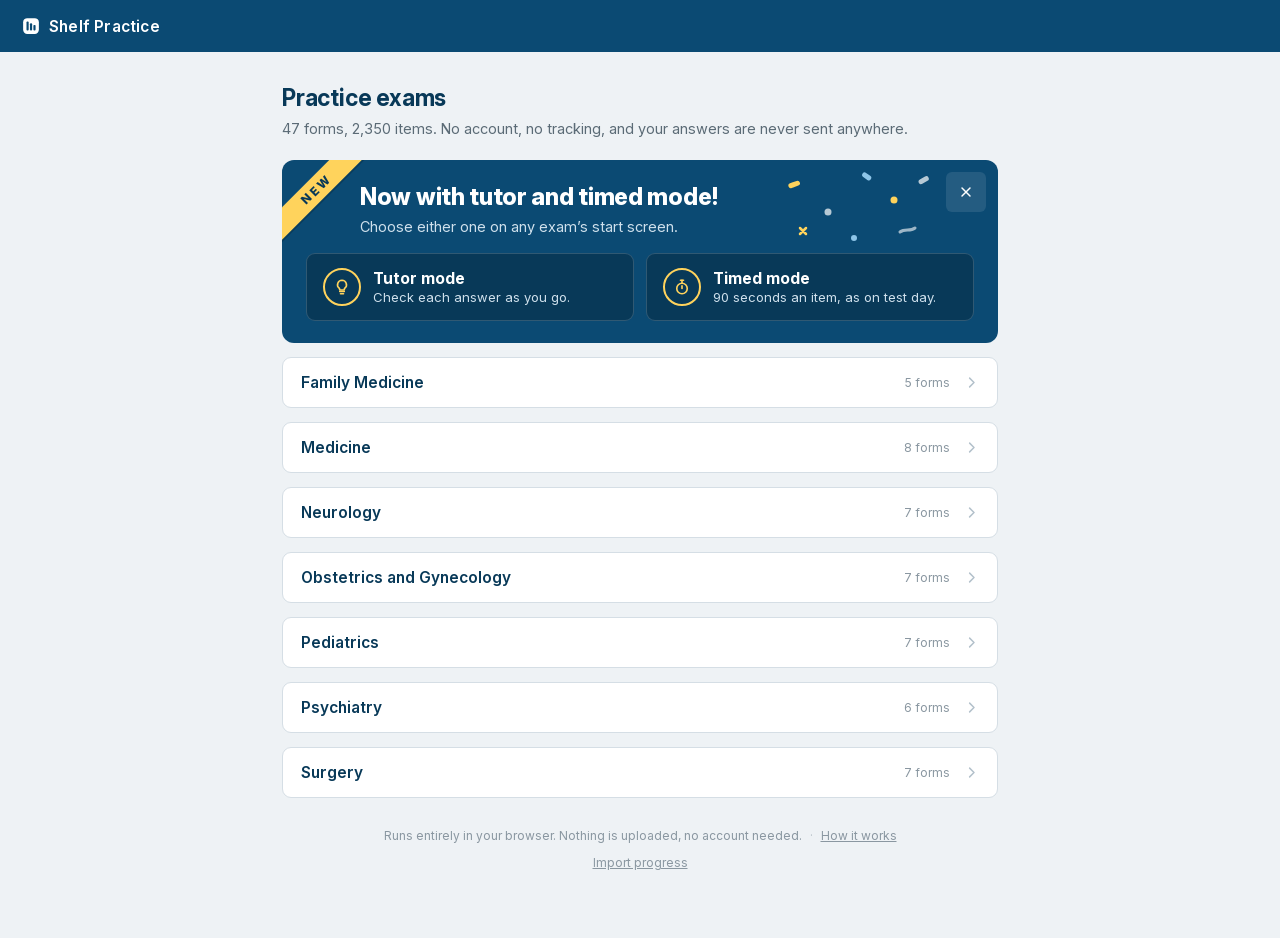
==== commit e108a221: "Clean up the engine, the pages and the stylesheets A tidy with no change to what any page shows or s" ====
--- a/index.html
+++ b/index.html
@@ -100,7 +100,6 @@
   }
   .row-clear:hover{background:var(--incorrect-bg);color:var(--incorrect);}
   .row-clear:focus-visible{outline:2px solid var(--navy);outline-offset:1px;}
-  .row-main{flex:1 1 auto;min-width:0;}
   .row-form{font-weight:600;color:var(--navy);font-size:var(--fs-md);}
   .row-len{font-size:var(--fs-xs);color:var(--faint);margin-top:2px;}
 
@@ -132,8 +131,6 @@
     border-radius:var(--r-lg);
     animation:news-in .4s ease-out both;
   }
-  /* the hidden attribute has to win over the animation's display */
-  .news[hidden]{display:none;}
   @keyframes news-in{
     from{opacity:0;transform:translateY(-6px);}
     to{opacity:1;transform:none;}
@@ -197,7 +194,6 @@
     overflow:hidden;
     margin-top:16px;
   }
-  .resume-block[hidden]{display:none;}
   .resume-head{
     display:flex;align-items:center;gap:14px;
     padding:9px 12px 9px 18px;
@@ -235,7 +231,6 @@
   }
   .foot-link:hover{color:var(--navy);}
   .foot-tools{margin-top:7px;}
-  .foot-tools [hidden]{display:none;}
   .empty{
     background:#fff;border:1px solid var(--border);border-radius:var(--r-md);
     padding:20px;color:var(--muted);font-size:var(--fs-base);
@@ -353,35 +348,11 @@
                    + '<code>exams/manifest.js</code> yet.</p>';
   }
 
-  /* Saved progress lives under the same two keys the engine writes — see the
-     note in exams/manifest.js — so a row can say where that exam stands, and
-     Reset can forget it, without loading its data.js. */
-  const stateKey   = e => e.storageKey || ('exam_state_' + e.id);
-  const sessionKey = e => 'exam_session_' + e.id;
-  const subjectOf  = e => e.title.replace(/\s*practice exams?\s*$/i, '') || e.title;
-
-  function progressOf(e){
-    let s = null;
-    try{
-      const raw = localStorage.getItem(stateKey(e));
-      s = raw ? JSON.parse(raw) : null;
-    }catch(err){}
-    if(!s) return {kind:'new'};
-    /* A tutor-mode score was earned with each answer shown as it went in, so
-       it is named as one wherever it appears beside a score that was not. */
-    const tutor = s.mode === 'tutor';
-    const timed = s.timed === true;
-    if(s.graded && s.score && s.score.total){
-      return {kind:'done', correct:s.score.correct, total:s.score.total,
-              pct: Math.round((s.score.correct / s.score.total) * 100), tutor:tutor, timed:timed,
-              savedAt: s.savedAt || 0};
-    }
-    const answered = Object.keys(s.answers || {}).length;
-    if(answered || s.elapsedMs || s.runningSince)
-      return {kind:'going', answered:answered, total:e.items || 0,
-              savedAt: s.savedAt || 0, tutor:tutor, timed:timed};
-    return {kind:'new'};
-  }
+  /* Saved progress is read the way the engine writes it, through
+     assets/transfer.js, so a row can say where that exam stands, and Reset
+     can forget it, without loading its data.js. */
+  const {subjectOf, whenSaid} = SHELF_TRANSFER;
+  const progressOf = e => SHELF_TRANSFER.standing(SHELF_TRANSFER.readState(e), e.items);
 
   function chevron(cls){
     return '<svg class="' + cls + '" width="15" height="15" viewBox="0 0 24 24" '
@@ -391,7 +362,9 @@
   const CHEV = chevron('');
 
   /* How a block was worked, where it was not the default: tutor mode, the
-     real form's clock, or both. */
+     real form's clock, or both. A tutor-mode score was earned with each
+     answer shown as it went in, so it is named as one wherever it appears
+     beside a score that was not. */
   function tags(p){
     return (p.tutor ? ' · tutor' : '') + (p.timed ? ' · timed' : '');
   }
@@ -421,7 +394,7 @@
     a.className = 'row-link';
     a.href = 'exam.html?exam=' + encodeURIComponent(e.slug);
     const name = resume ? subjectOf(e) + (e.label ? ' · ' + e.label : '') : (e.label || e.title);
-    const last = resume ? when(p.savedAt) : '';
+    const last = resume ? whenSaid(p.savedAt) : '';
     a.innerHTML =
       '<div class="row-form">' + name + '</div>' +
       '<div class="row-len">' + (last ? 'Last worked on ' + last
@@ -467,8 +440,8 @@
   /* Remove every trace of one exam: the saved state the row reads, and the
      per-tab flag that lets a reload skip the start screen. */
   function forget(e){
-    try{ localStorage.removeItem(stateKey(e)); }catch(err){}
-    try{ sessionStorage.removeItem(sessionKey(e)); }catch(err){}
+    try{ localStorage.removeItem(SHELF_TRANSFER.stateKey(e)); }catch(err){}
+    try{ sessionStorage.removeItem(SHELF_TRANSFER.sessionKey(e)); }catch(err){}
   }
 
   /* Sibling forms of one exam share a title — every surgery form is called
@@ -500,7 +473,8 @@
 
   /* Which subjects are open is remembered per browser, so the list you came
      back to is the one you left. Nothing is open on a first visit — the point
-     of the panels is that the page opens as three choices rather than sixteen. */
+     of the panels is that the page opens as one row per subject rather than
+     one per form. */
   const OPEN_KEY = 'shelf_open_subjects';
   function readOpen(){
     try{ return new Set(JSON.parse(localStorage.getItem(OPEN_KEY)) || []); }
@@ -594,19 +568,6 @@
         ? forms.charAt(0).toUpperCase() + forms.slice(1) + ', '
           + items.toLocaleString() + ' items. ' + PRIVACY
         : PRIVACY;
-  }
-
-  /* "Today", "yesterday", or the date: when you last worked on it, which is
-     what tells two half-done forms apart. Records saved before the engine
-     stamped them have no date, and say nothing rather than guess. */
-  function when(ms){
-    if(!ms) return '';
-    const d = new Date(ms), now = new Date();
-    const day = x => new Date(x.getFullYear(), x.getMonth(), x.getDate()).getTime();
-    const diff = Math.round((day(now) - day(d)) / 86400000);
-    if(diff <= 0) return 'today';
-    if(diff === 1) return 'yesterday';
-    return d.toLocaleDateString(undefined, {month:'short', day:'numeric'});
   }
 
   /* The form worked on last, if it is still under way and has not been
--- a/assets/theme.css
+++ b/assets/theme.css
@@ -1,9 +1,9 @@
 /* Shared design tokens.
  *
- * Both the landing page and the exam page load this first, so the two screens
- * agree on colour, corner radius, type size and elevation instead of each
- * inventing its own. Page-specific rules live in index.html and exam.css and
- * are expected to reach for these variables rather than raw values.
+ * Every page loads this first, so the screens agree on colour, corner radius,
+ * type size and elevation instead of each inventing its own. Page-specific
+ * rules live in index.html, exam.css and walkthrough.html and are expected to
+ * reach for these variables rather than raw values.
  *
  * The scales are deliberately short — four radii, seven type sizes. When a new
  * piece of UI needs a value, it takes the nearest step rather than adding one.
@@ -59,12 +59,16 @@
      forms of colour blindness. */
   --marked:#6b3fa0;
 
-  /* The results table tints a whole row, where the grid tints one small cell.
-     At that area the cell tints read as heavy and swallow the violet marked
-     stripe sitting on top of them, so the rows take a lighter step of the
-     same two hues and leave --correct-bg / --incorrect-bg to the grid. */
-  --correct-row:#eff9f3;
+  /* The results table tints a missed row, where the grid tints one small
+     cell. At that area the cell tint reads as heavy and swallows the violet
+     marked stripe sitting on top of it, so the row takes a lighter step of
+     the same hue and leaves --incorrect-bg to the grid. */
   --incorrect-row:#fdf2f0;
+
+  /* The incorrect share of a score bar. Beside the correct green the full
+     incorrect red is nearly the same lightness, so the two only differed in
+     hue; this lighter step keeps the bar readable without colour vision. */
+  --incorrect-soft:#e08a7e;
 
   /* An item that ran long against the rest of the block: not a mistake, so
      not the incorrect red — a caution amber that reads as "look at this". */
@@ -92,11 +96,6 @@
 
   /* --- elevation --- */
   --shadow-md:0 3px 14px rgba(11,74,115,.12);
-
-  /* The incorrect share of a score bar. Beside the correct green the full
-     incorrect red is nearly the same lightness, so the two only differed in
-     hue; this lighter step keeps the bar readable without colour vision. */
-  --incorrect-soft:#e08a7e;
 }
 
 *{box-sizing:border-box;}
@@ -145,6 +144,10 @@
 }
 
 /* --- small shared pieces --- */
+/* Hidden means hidden. The browser's own rule for the attribute loses to any
+   display an element's class sets, so without this every flex or grid piece
+   that can be hidden needed a [hidden] rule of its own. */
+[hidden]{display:none !important;}
 /* Text for a screen reader that would be noise on screen: a column whose
    meaning is carried by its cells, an icon-only control's name. */
 .sr-only{
